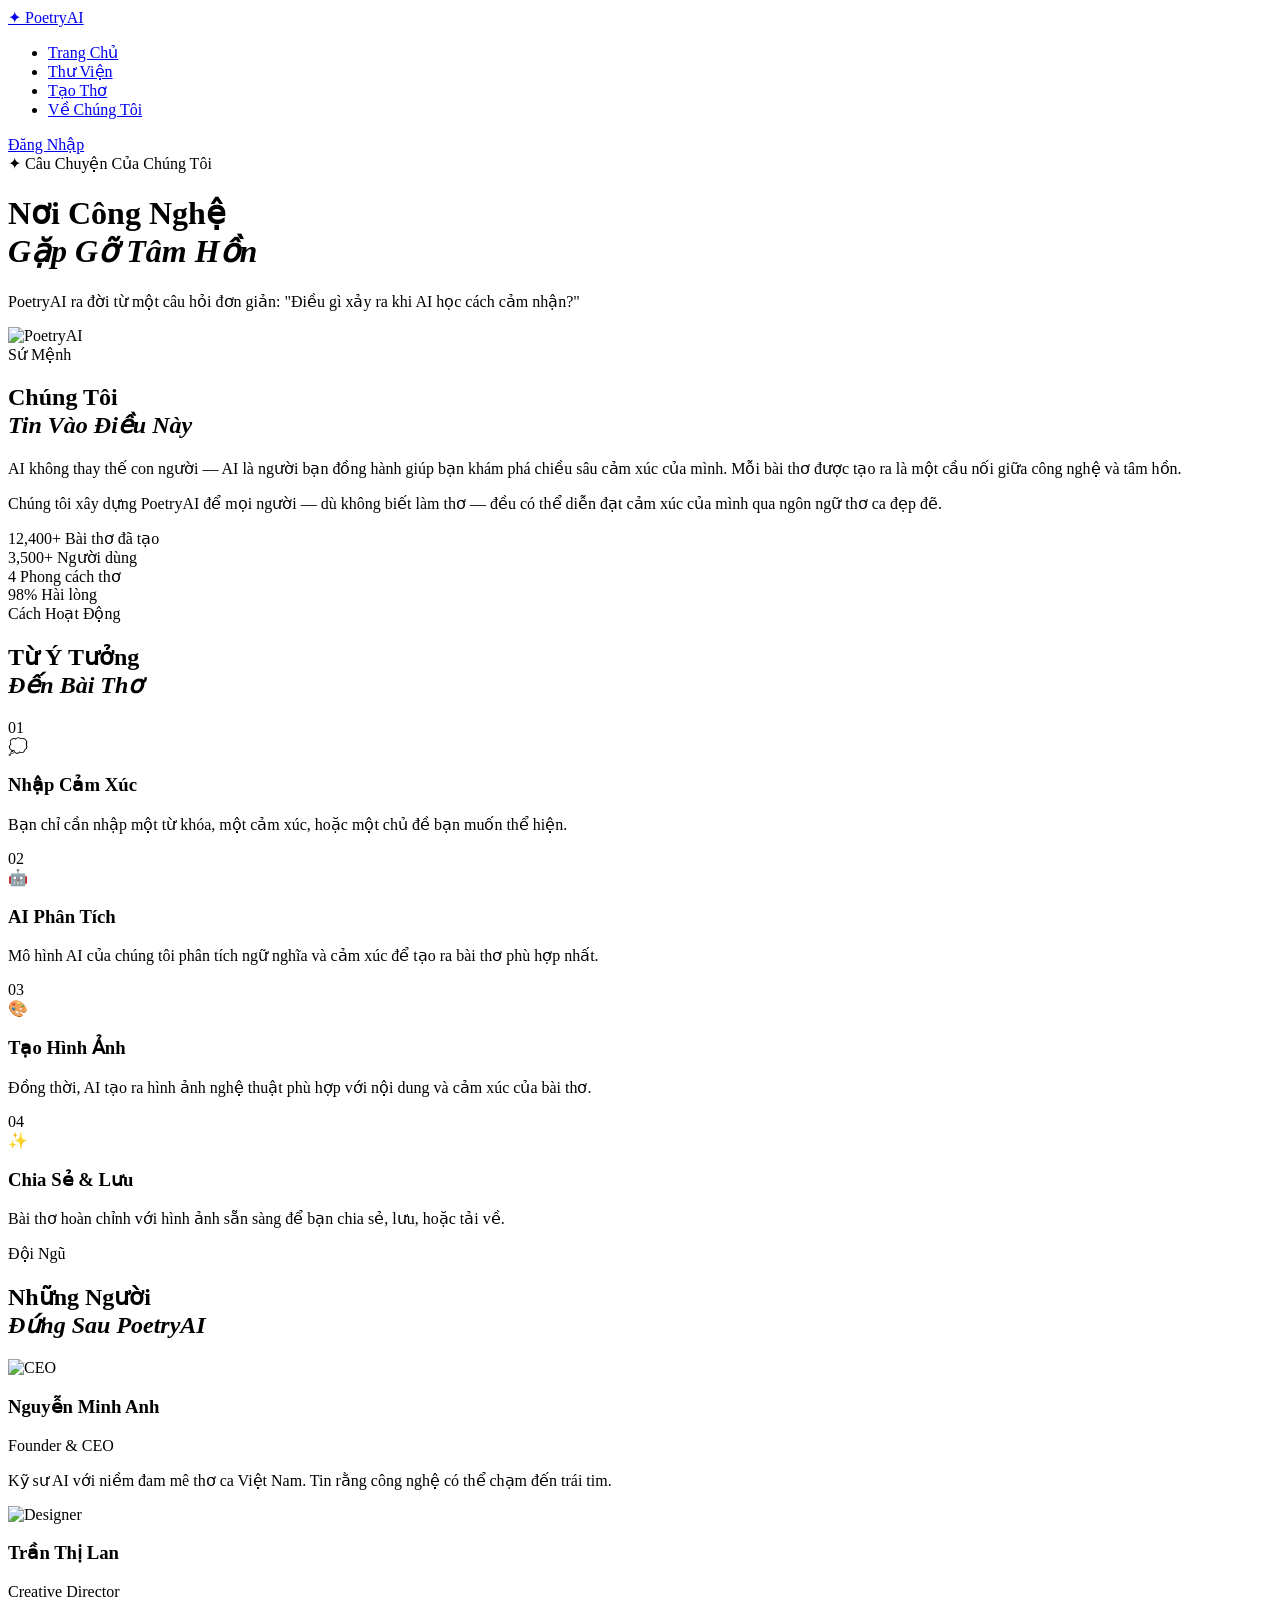
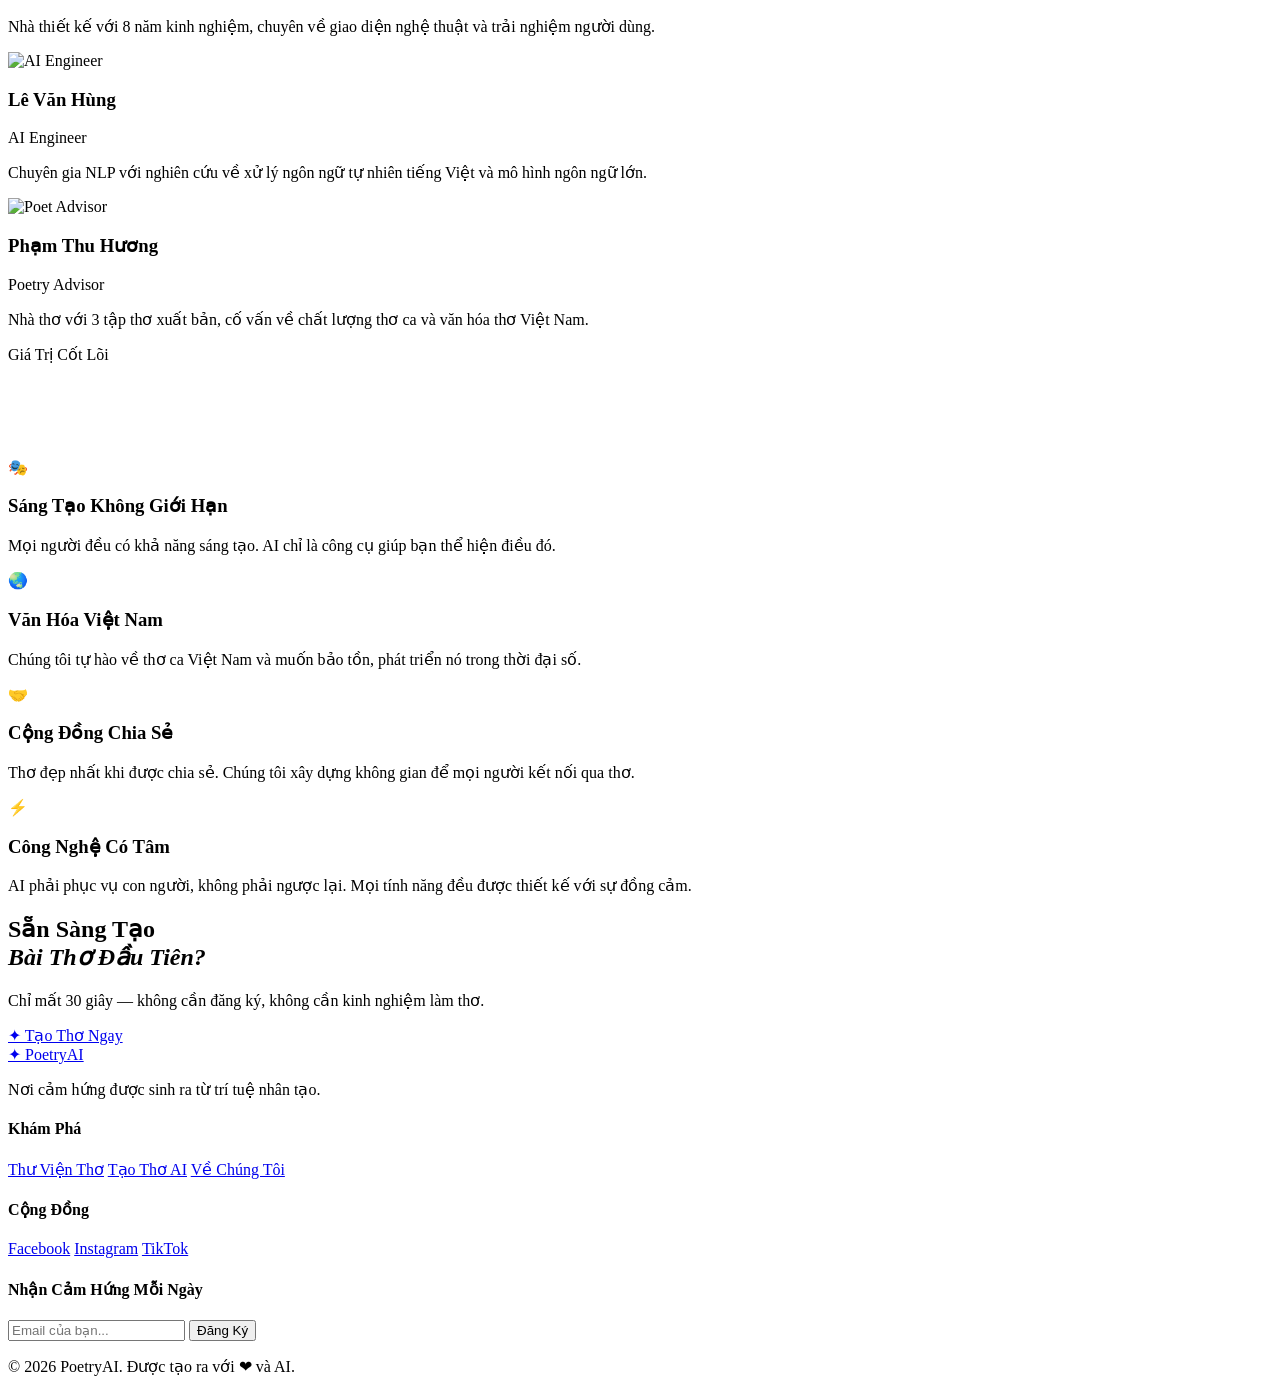
==== about.html @ 20d711f2 "Add files via upload" ====
<!DOCTYPE html>
<html lang="vi">
<head>
  <meta charset="UTF-8" />
  <meta name="viewport" content="width=device-width, initial-scale=1.0" />
  <title>Về Chúng Tôi — PoetryAI</title>
  <link rel="stylesheet" href="shared.css" />
  <link rel="stylesheet" href="about.css" />
  <link href="https://fonts.googleapis.com/css2?family=Playfair+Display:ital,wght@0,400;0,700;1,400&family=Inter:wght@300;400;500;600&display=swap" rel="stylesheet" />
</head>
<body>

  <nav class="nav">
    <a href="index.html" class="nav-logo">✦ PoetryAI</a>
    <ul class="nav-links">
      <li><a href="index.html">Trang Chủ</a></li>
      <li><a href="gallery.html">Thư Viện</a></li>
      <li><a href="generate.html">Tạo Thơ</a></li>
      <li><a href="about.html" class="active">Về Chúng Tôi</a></li>
    </ul>
    <a href="auth.html" class="btn-nav">Đăng Nhập</a>
  </nav>

  <!-- HERO -->
  <div class="about-hero">
    <div class="about-hero-bg"></div>
    <div class="about-hero-content">
      <span class="page-hero-tag">✦ Câu Chuyện Của Chúng Tôi</span>
      <h1>Nơi Công Nghệ<br /><em>Gặp Gỡ Tâm Hồn</em></h1>
      <p>PoetryAI ra đời từ một câu hỏi đơn giản: "Điều gì xảy ra khi AI học cách cảm nhận?"</p>
    </div>
    <div class="about-hero-img">
      <img src="https://picsum.photos/seed/about-hero-art/700/500" alt="PoetryAI" />
    </div>
  </div>

  <!-- MISSION -->
  <section class="mission">
    <div class="mission-inner">
      <div class="mission-text">
        <span class="section-tag">Sứ Mệnh</span>
        <h2>Chúng Tôi<br /><em>Tin Vào Điều Này</em></h2>
        <p>AI không thay thế con người — AI là người bạn đồng hành giúp bạn khám phá chiều sâu cảm xúc của mình. Mỗi bài thơ được tạo ra là một cầu nối giữa công nghệ và tâm hồn.</p>
        <p>Chúng tôi xây dựng PoetryAI để mọi người — dù không biết làm thơ — đều có thể diễn đạt cảm xúc của mình qua ngôn ngữ thơ ca đẹp đẽ.</p>
      </div>
      <div class="mission-stats">
        <div class="m-stat">
          <span class="m-num">12,400+</span>
          <span class="m-label">Bài thơ đã tạo</span>
        </div>
        <div class="m-stat">
          <span class="m-num">3,500+</span>
          <span class="m-label">Người dùng</span>
        </div>
        <div class="m-stat">
          <span class="m-num">4</span>
          <span class="m-label">Phong cách thơ</span>
        </div>
        <div class="m-stat">
          <span class="m-num">98%</span>
          <span class="m-label">Hài lòng</span>
        </div>
      </div>
    </div>
  </section>

  <!-- HOW IT WORKS -->
  <section class="how-it-works">
    <div class="section-header">
      <span class="section-tag">Cách Hoạt Động</span>
      <h2>Từ Ý Tưởng<br /><em>Đến Bài Thơ</em></h2>
    </div>
    <div class="steps-grid">
      <div class="step-card">
        <div class="step-num">01</div>
        <div class="step-icon">💭</div>
        <h3>Nhập Cảm Xúc</h3>
        <p>Bạn chỉ cần nhập một từ khóa, một cảm xúc, hoặc một chủ đề bạn muốn thể hiện.</p>
      </div>
      <div class="step-card">
        <div class="step-num">02</div>
        <div class="step-icon">🤖</div>
        <h3>AI Phân Tích</h3>
        <p>Mô hình AI của chúng tôi phân tích ngữ nghĩa và cảm xúc để tạo ra bài thơ phù hợp nhất.</p>
      </div>
      <div class="step-card">
        <div class="step-num">03</div>
        <div class="step-icon">🎨</div>
        <h3>Tạo Hình Ảnh</h3>
        <p>Đồng thời, AI tạo ra hình ảnh nghệ thuật phù hợp với nội dung và cảm xúc của bài thơ.</p>
      </div>
      <div class="step-card">
        <div class="step-num">04</div>
        <div class="step-icon">✨</div>
        <h3>Chia Sẻ & Lưu</h3>
        <p>Bài thơ hoàn chỉnh với hình ảnh sẵn sàng để bạn chia sẻ, lưu, hoặc tải về.</p>
      </div>
    </div>
  </section>

  <!-- TEAM -->
  <section class="team">
    <div class="section-header">
      <span class="section-tag">Đội Ngũ</span>
      <h2>Những Người<br /><em>Đứng Sau PoetryAI</em></h2>
    </div>
    <div class="team-grid">
      <div class="team-card">
        <img src="https://picsum.photos/seed/team-ceo/300/300" alt="CEO" />
        <h3>Nguyễn Minh Anh</h3>
        <span>Founder & CEO</span>
        <p>Kỹ sư AI với niềm đam mê thơ ca Việt Nam. Tin rằng công nghệ có thể chạm đến trái tim.</p>
      </div>
      <div class="team-card">
        <img src="https://picsum.photos/seed/team-design/300/300" alt="Designer" />
        <h3>Trần Thị Lan</h3>
        <span>Creative Director</span>
        <p>Nhà thiết kế với 8 năm kinh nghiệm, chuyên về giao diện nghệ thuật và trải nghiệm người dùng.</p>
      </div>
      <div class="team-card">
        <img src="https://picsum.photos/seed/team-ai/300/300" alt="AI Engineer" />
        <h3>Lê Văn Hùng</h3>
        <span>AI Engineer</span>
        <p>Chuyên gia NLP với nghiên cứu về xử lý ngôn ngữ tự nhiên tiếng Việt và mô hình ngôn ngữ lớn.</p>
      </div>
      <div class="team-card">
        <img src="https://picsum.photos/seed/team-poet/300/300" alt="Poet Advisor" />
        <h3>Phạm Thu Hương</h3>
        <span>Poetry Advisor</span>
        <p>Nhà thơ với 3 tập thơ xuất bản, cố vấn về chất lượng thơ ca và văn hóa thơ Việt Nam.</p>
      </div>
    </div>
  </section>

  <!-- VALUES -->
  <section class="values">
    <div class="section-header light">
      <span class="section-tag" style="color:var(--gold)">Giá Trị Cốt Lõi</span>
      <h2 style="color:white">Chúng Tôi<br /><em style="color:var(--gold)">Tin Vào</em></h2>
    </div>
    <div class="values-grid">
      <div class="value-card">
        <span class="value-icon">🎭</span>
        <h3>Sáng Tạo Không Giới Hạn</h3>
        <p>Mọi người đều có khả năng sáng tạo. AI chỉ là công cụ giúp bạn thể hiện điều đó.</p>
      </div>
      <div class="value-card">
        <span class="value-icon">🌏</span>
        <h3>Văn Hóa Việt Nam</h3>
        <p>Chúng tôi tự hào về thơ ca Việt Nam và muốn bảo tồn, phát triển nó trong thời đại số.</p>
      </div>
      <div class="value-card">
        <span class="value-icon">🤝</span>
        <h3>Cộng Đồng Chia Sẻ</h3>
        <p>Thơ đẹp nhất khi được chia sẻ. Chúng tôi xây dựng không gian để mọi người kết nối qua thơ.</p>
      </div>
      <div class="value-card">
        <span class="value-icon">⚡</span>
        <h3>Công Nghệ Có Tâm</h3>
        <p>AI phải phục vụ con người, không phải ngược lại. Mọi tính năng đều được thiết kế với sự đồng cảm.</p>
      </div>
    </div>
  </section>

  <!-- CTA -->
  <section class="about-cta">
    <h2>Sẵn Sàng Tạo<br /><em>Bài Thơ Đầu Tiên?</em></h2>
    <p>Chỉ mất 30 giây — không cần đăng ký, không cần kinh nghiệm làm thơ.</p>
    <a href="generate.html" class="btn-primary">✦ Tạo Thơ Ngay</a>
  </section>

  <footer class="footer">
    <div class="footer-inner">
      <div class="footer-brand">
        <a href="index.html" class="nav-logo">✦ PoetryAI</a>
        <p>Nơi cảm hứng được sinh ra từ trí tuệ nhân tạo.</p>
      </div>
      <div class="footer-links">
        <h4>Khám Phá</h4>
        <a href="gallery.html">Thư Viện Thơ</a>
        <a href="generate.html">Tạo Thơ AI</a>
        <a href="about.html">Về Chúng Tôi</a>
      </div>
      <div class="footer-links">
        <h4>Cộng Đồng</h4>
        <a href="#">Facebook</a>
        <a href="#">Instagram</a>
        <a href="#">TikTok</a>
      </div>
      <div class="footer-newsletter">
        <h4>Nhận Cảm Hứng Mỗi Ngày</h4>
        <div class="newsletter-form">
          <input type="email" placeholder="Email của bạn..." />
          <button onclick="subscribeNewsletter(this)">Đăng Ký</button>
        </div>
      </div>
    </div>
    <div class="footer-bottom">
      <p>© 2026 PoetryAI. Được tạo ra với ❤ và AI.</p>
    </div>
  </footer>

  <script src="poems-data.js"></script>
  <script src="app.js"></script>
</body>
</html>
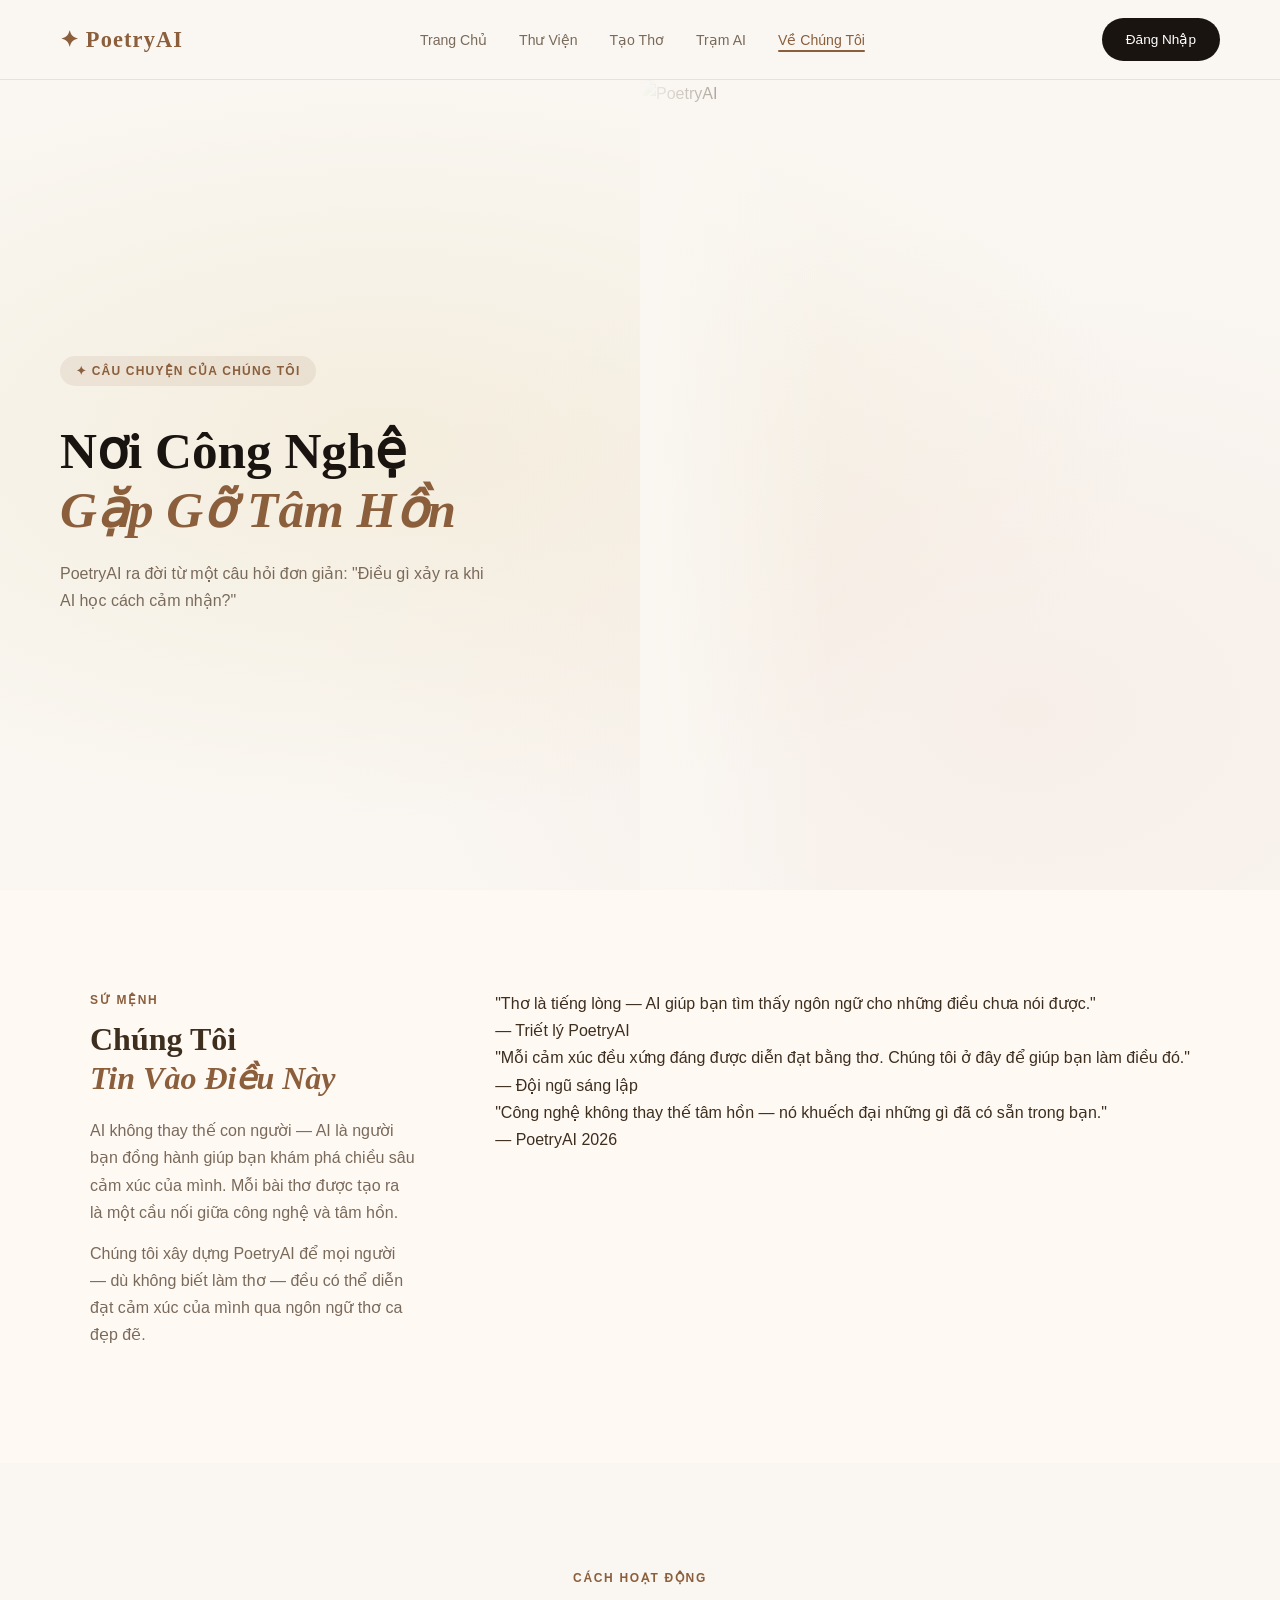
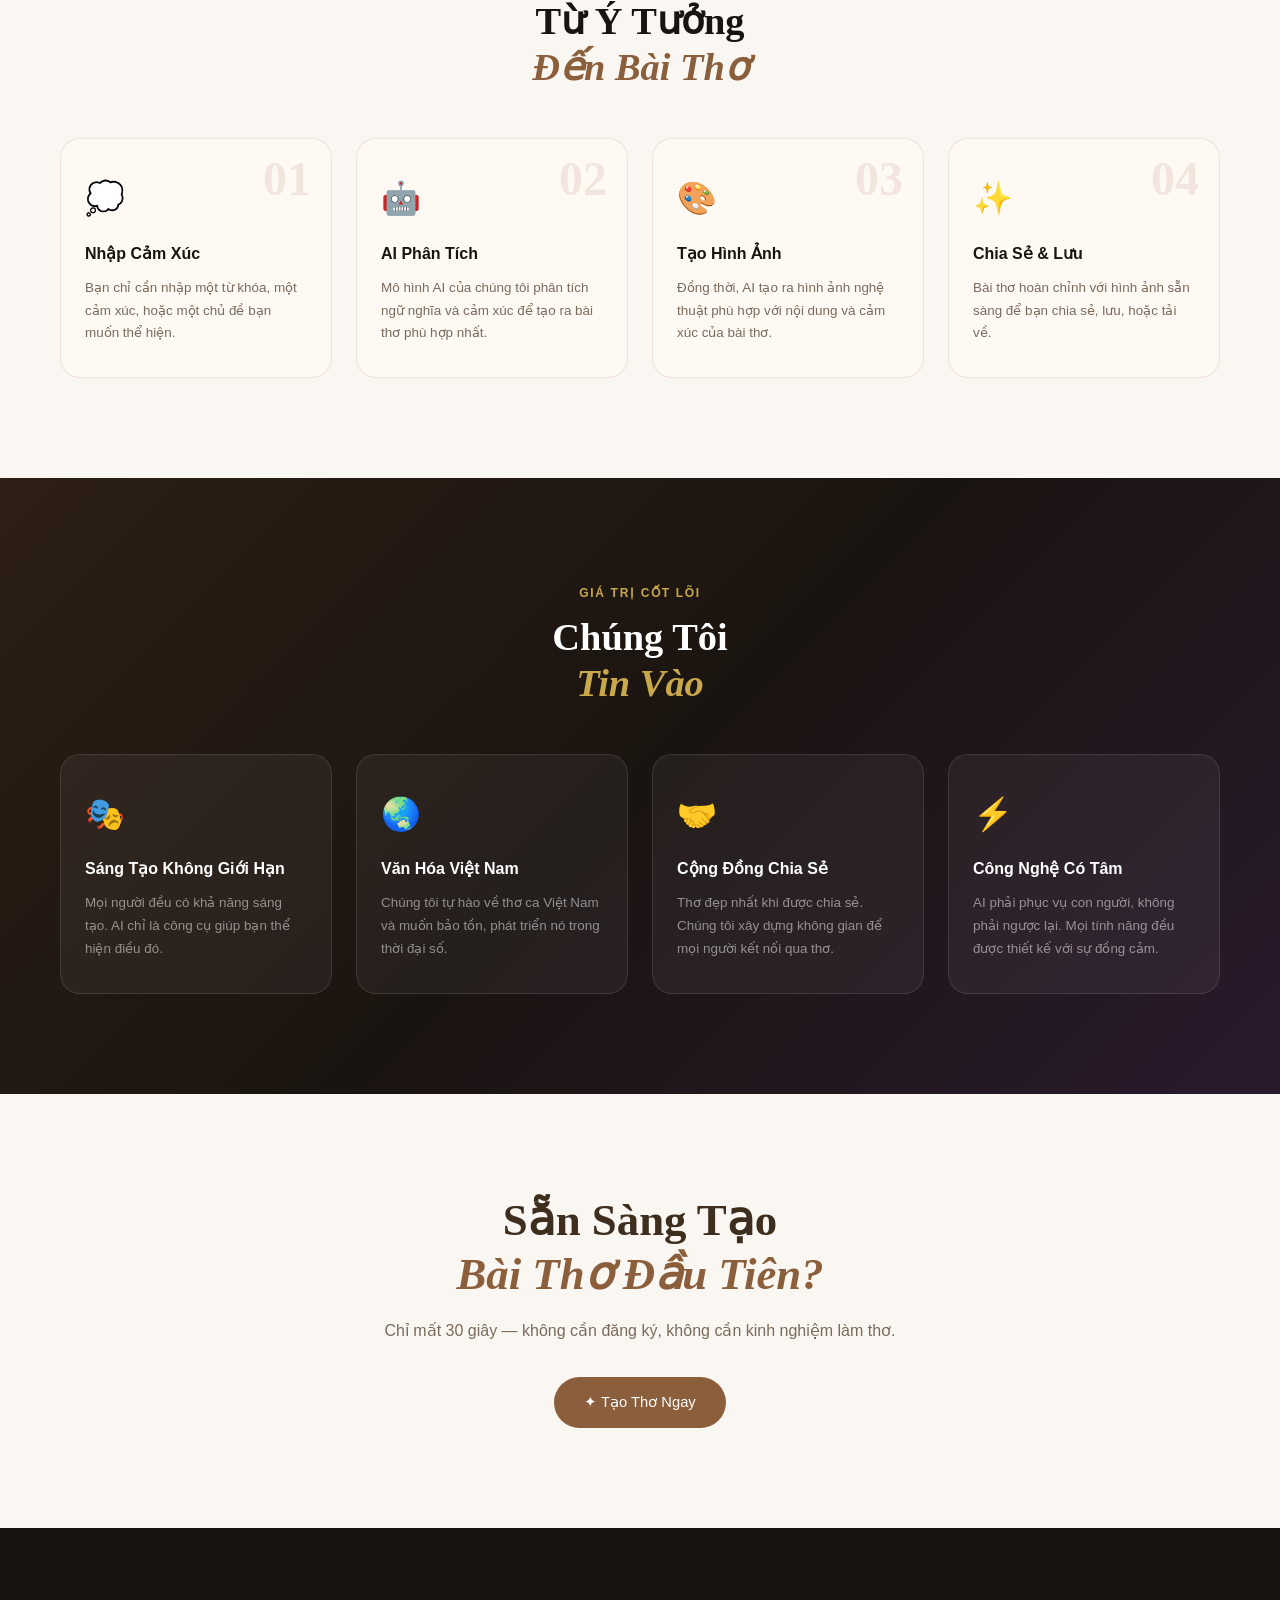
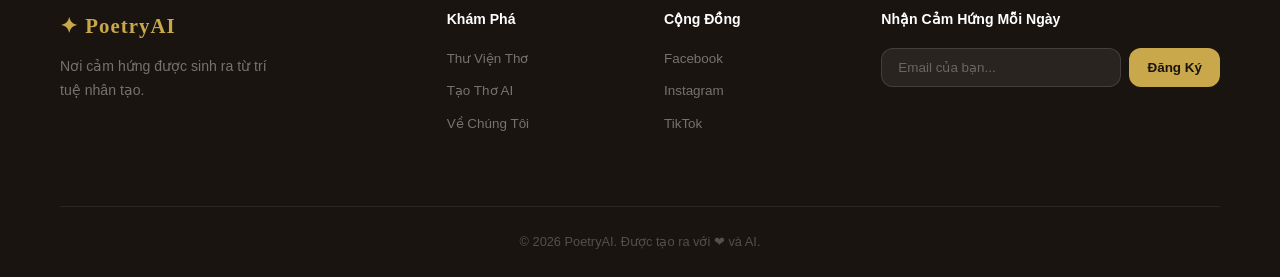
==== commit 33a2a055: "Update about.html" ====
--- a/about.html
+++ b/about.html
@@ -16,6 +16,7 @@
       <li><a href="index.html">Trang Chủ</a></li>
       <li><a href="gallery.html">Thư Viện</a></li>
       <li><a href="generate.html">Tạo Thơ</a></li>
+      <li><a href="guide.html">Trạm AI</a></li>
       <li><a href="about.html" class="active">Về Chúng Tôi</a></li>
     </ul>
     <a href="auth.html" class="btn-nav">Đăng Nhập</a>
@@ -43,22 +44,18 @@
         <p>AI không thay thế con người — AI là người bạn đồng hành giúp bạn khám phá chiều sâu cảm xúc của mình. Mỗi bài thơ được tạo ra là một cầu nối giữa công nghệ và tâm hồn.</p>
         <p>Chúng tôi xây dựng PoetryAI để mọi người — dù không biết làm thơ — đều có thể diễn đạt cảm xúc của mình qua ngôn ngữ thơ ca đẹp đẽ.</p>
       </div>
-      <div class="mission-stats">
-        <div class="m-stat">
-          <span class="m-num">12,400+</span>
-          <span class="m-label">Bài thơ đã tạo</span>
+      <div class="mission-quotes">
+        <div class="mq-card">
+          <p>"Thơ là tiếng lòng — AI giúp bạn tìm thấy ngôn ngữ cho những điều chưa nói được."</p>
+          <span>— Triết lý PoetryAI</span>
         </div>
-        <div class="m-stat">
-          <span class="m-num">3,500+</span>
-          <span class="m-label">Người dùng</span>
+        <div class="mq-card mq-card--dark">
+          <p>"Mỗi cảm xúc đều xứng đáng được diễn đạt bằng thơ. Chúng tôi ở đây để giúp bạn làm điều đó."</p>
+          <span>— Đội ngũ sáng lập</span>
         </div>
-        <div class="m-stat">
-          <span class="m-num">4</span>
-          <span class="m-label">Phong cách thơ</span>
-        </div>
-        <div class="m-stat">
-          <span class="m-num">98%</span>
-          <span class="m-label">Hài lòng</span>
+        <div class="mq-card">
+          <p>"Công nghệ không thay thế tâm hồn — nó khuếch đại những gì đã có sẵn trong bạn."</p>
+          <span>— PoetryAI 2026</span>
         </div>
       </div>
     </div>
@@ -98,39 +95,7 @@
     </div>
   </section>
 
-  <!-- TEAM -->
-  <section class="team">
-    <div class="section-header">
-      <span class="section-tag">Đội Ngũ</span>
-      <h2>Những Người<br /><em>Đứng Sau PoetryAI</em></h2>
-    </div>
-    <div class="team-grid">
-      <div class="team-card">
-        <img src="https://picsum.photos/seed/team-ceo/300/300" alt="CEO" />
-        <h3>Nguyễn Minh Anh</h3>
-        <span>Founder & CEO</span>
-        <p>Kỹ sư AI với niềm đam mê thơ ca Việt Nam. Tin rằng công nghệ có thể chạm đến trái tim.</p>
-      </div>
-      <div class="team-card">
-        <img src="https://picsum.photos/seed/team-design/300/300" alt="Designer" />
-        <h3>Trần Thị Lan</h3>
-        <span>Creative Director</span>
-        <p>Nhà thiết kế với 8 năm kinh nghiệm, chuyên về giao diện nghệ thuật và trải nghiệm người dùng.</p>
-      </div>
-      <div class="team-card">
-        <img src="https://picsum.photos/seed/team-ai/300/300" alt="AI Engineer" />
-        <h3>Lê Văn Hùng</h3>
-        <span>AI Engineer</span>
-        <p>Chuyên gia NLP với nghiên cứu về xử lý ngôn ngữ tự nhiên tiếng Việt và mô hình ngôn ngữ lớn.</p>
-      </div>
-      <div class="team-card">
-        <img src="https://picsum.photos/seed/team-poet/300/300" alt="Poet Advisor" />
-        <h3>Phạm Thu Hương</h3>
-        <span>Poetry Advisor</span>
-        <p>Nhà thơ với 3 tập thơ xuất bản, cố vấn về chất lượng thơ ca và văn hóa thơ Việt Nam.</p>
-      </div>
-    </div>
-  </section>
+
 
   <!-- VALUES -->
   <section class="values">
--- a/shared.css
+++ b/shared.css
@@ -0,0 +1,215 @@
+/* ===== SHARED STYLES — dùng chung cho tất cả trang ===== */
+*, *::before, *::after { box-sizing: border-box; margin: 0; padding: 0; }
+
+:root {
+  --cream: #faf7f2;
+  --dark: #1a1410;
+  --brown: #8b5e3c;
+  --gold: #c9a84c;
+  --rose: #d4847a;
+  --purple: #7c6b9e;
+  --text: #3d2e1e;
+  --text-light: #7a6a5a;
+  --white: #ffffff;
+  --card-bg: #fff9f4;
+  --border: rgba(139,94,60,0.15);
+  --shadow: 0 20px 60px rgba(26,20,16,0.12);
+  --radius: 20px;
+  --radius-sm: 12px;
+}
+
+html { scroll-behavior: smooth; }
+body {
+  font-family: 'Inter', sans-serif;
+  background: var(--cream);
+  color: var(--text);
+  line-height: 1.7;
+  overflow-x: hidden;
+}
+em { font-family: 'Playfair Display', serif; font-style: italic; color: var(--brown); }
+
+/* ===== NAV ===== */
+.nav {
+  position: fixed; top: 0; left: 0; right: 0; z-index: 100;
+  display: flex; align-items: center; justify-content: space-between;
+  padding: 18px 60px;
+  background: rgba(250,247,242,0.9);
+  backdrop-filter: blur(20px);
+  border-bottom: 1px solid var(--border);
+  transition: box-shadow 0.3s;
+}
+.nav-logo {
+  font-family: 'Playfair Display', serif;
+  font-size: 1.4rem; font-weight: 700;
+  color: var(--brown); letter-spacing: 0.05em;
+  text-decoration: none;
+}
+.nav-links { display: flex; gap: 32px; list-style: none; }
+.nav-links a {
+  text-decoration: none; color: var(--text-light);
+  font-size: 0.88rem; font-weight: 500;
+  transition: color 0.3s; position: relative;
+}
+.nav-links a:hover, .nav-links a.active { color: var(--brown); }
+.nav-links a.active::after {
+  content: ''; position: absolute; bottom: -4px; left: 0; right: 0;
+  height: 2px; background: var(--brown); border-radius: 2px;
+}
+.btn-nav {
+  background: var(--dark); color: var(--white);
+  border: none; padding: 10px 24px;
+  border-radius: 50px; font-size: 0.85rem;
+  cursor: pointer; transition: background 0.3s;
+  text-decoration: none; display: inline-block;
+}
+.btn-nav:hover { background: var(--brown); }
+
+/* ===== BUTTONS ===== */
+.btn-primary {
+  background: var(--brown); color: var(--white);
+  padding: 13px 30px; border-radius: 50px;
+  text-decoration: none; font-weight: 500;
+  font-size: 0.92rem; transition: all 0.3s;
+  display: inline-block; border: none; cursor: pointer;
+}
+.btn-primary:hover { background: var(--dark); transform: translateY(-2px); box-shadow: 0 8px 24px rgba(139,94,60,0.3); }
+
+.btn-ghost {
+  background: transparent; color: var(--text);
+  padding: 13px 30px; border-radius: 50px;
+  text-decoration: none; font-weight: 500;
+  font-size: 0.92rem; border: 1.5px solid var(--border);
+  transition: all 0.3s; display: inline-block;
+}
+.btn-ghost:hover { border-color: var(--brown); color: var(--brown); }
+
+.btn-outline {
+  padding: 12px 36px; border-radius: 50px;
+  border: 1.5px solid var(--brown); color: var(--brown);
+  background: transparent; font-size: 0.9rem;
+  cursor: pointer; transition: all 0.3s;
+}
+.btn-outline:hover { background: var(--brown); color: var(--white); }
+
+/* ===== SECTION HEADER ===== */
+.section-header { text-align: center; margin-bottom: 48px; }
+.section-header.light h2 { color: var(--white); }
+.section-header.light p { color: rgba(255,255,255,0.65); max-width: 500px; margin: 12px auto 0; }
+.section-tag {
+  display: inline-block; color: var(--brown);
+  font-size: 0.75rem; font-weight: 600;
+  letter-spacing: 0.14em; text-transform: uppercase; margin-bottom: 10px;
+}
+.section-header h2 {
+  font-family: 'Playfair Display', serif;
+  font-size: clamp(1.8rem, 3vw, 2.8rem);
+  line-height: 1.2; color: var(--dark);
+}
+
+/* ===== PAGE HERO (dùng cho các trang phụ) ===== */
+.page-hero {
+  padding: 140px 60px 80px;
+  text-align: center;
+  background: linear-gradient(160deg, var(--cream) 0%, #f0e8dc 100%);
+  position: relative; overflow: hidden;
+}
+.page-hero::before {
+  content: '';
+  position: absolute; inset: 0;
+  background: radial-gradient(ellipse at 50% 0%, rgba(201,168,76,0.15) 0%, transparent 60%);
+}
+.page-hero-tag {
+  display: inline-block;
+  background: rgba(139,94,60,0.1); color: var(--brown);
+  padding: 5px 16px; border-radius: 50px;
+  font-size: 0.75rem; font-weight: 600;
+  letter-spacing: 0.1em; text-transform: uppercase;
+  margin-bottom: 20px;
+}
+.page-hero h1 {
+  font-family: 'Playfair Display', serif;
+  font-size: clamp(2.4rem, 4vw, 4rem);
+  line-height: 1.15; color: var(--dark);
+  margin-bottom: 16px; position: relative;
+}
+.page-hero p {
+  color: var(--text-light); font-size: 1rem;
+  max-width: 520px; margin: 0 auto 32px;
+  position: relative;
+}
+
+/* ===== FOOTER ===== */
+.footer { background: var(--dark); padding: 80px 60px 0; }
+.footer-inner {
+  display: grid; grid-template-columns: 2fr 1fr 1fr 2fr;
+  gap: 48px; padding-bottom: 60px;
+  border-bottom: 1px solid rgba(255,255,255,0.08);
+}
+.footer-brand .nav-logo { color: var(--gold); display: block; margin-bottom: 12px; font-size: 1.3rem; }
+.footer-brand p { color: rgba(255,255,255,0.4); font-size: 0.88rem; max-width: 220px; }
+.footer-links h4 { color: var(--white); font-size: 0.88rem; margin-bottom: 16px; }
+.footer-links a {
+  display: block; color: rgba(255,255,255,0.4);
+  text-decoration: none; font-size: 0.84rem;
+  margin-bottom: 10px; transition: color 0.3s;
+}
+.footer-links a:hover { color: var(--gold); }
+.footer-newsletter h4 { color: var(--white); font-size: 0.88rem; margin-bottom: 16px; }
+.newsletter-form { display: flex; gap: 8px; }
+.newsletter-form input {
+  flex: 1; padding: 11px 16px;
+  background: rgba(255,255,255,0.07);
+  border: 1px solid rgba(255,255,255,0.12);
+  border-radius: var(--radius-sm);
+  color: var(--white); font-size: 0.84rem; outline: none;
+}
+.newsletter-form input::placeholder { color: rgba(255,255,255,0.3); }
+.newsletter-form button {
+  padding: 11px 18px; background: var(--gold);
+  color: var(--dark); border: none;
+  border-radius: var(--radius-sm);
+  font-weight: 600; font-size: 0.84rem;
+  cursor: pointer; transition: background 0.3s; white-space: nowrap;
+}
+.newsletter-form button:hover { background: var(--brown); color: var(--white); }
+.footer-bottom {
+  padding: 24px 0; text-align: center;
+  color: rgba(255,255,255,0.25); font-size: 0.8rem;
+}
+
+/* ===== PAGE TRANSITION ===== */
+body {
+  animation: pageFadeIn 0.4s ease;
+}
+@keyframes pageFadeIn {
+  from { opacity: 0; transform: translateY(8px); }
+  to   { opacity: 1; transform: translateY(0); }
+}
+/* links tự navigate bình thường, transition xử lý bằng JS */
+
+/* ===== TOAST ===== */
+.toast {
+  position: fixed; bottom: 32px; left: 50%; transform: translateX(-50%);
+  background: var(--dark); color: var(--white); padding: 12px 24px;
+  border-radius: 50px; font-size: 0.88rem; z-index: 9999;
+  box-shadow: 0 8px 24px rgba(0,0,0,0.3);
+  animation: fadeUp 0.3s ease;
+}
+@keyframes fadeUp {
+  from { opacity: 0; transform: translateX(-50%) translateY(10px); }
+  to   { opacity: 1; transform: translateX(-50%) translateY(0); }
+}
+@keyframes float {
+  0%, 100% { transform: translateY(0); }
+  50% { transform: translateY(-12px); }
+}
+.floating { animation: float 5s ease-in-out infinite; }
+
+/* ===== RESPONSIVE NAV ===== */
+@media (max-width: 768px) {
+  .nav { padding: 14px 20px; }
+  .nav-links { display: none; }
+  .page-hero { padding: 110px 20px 60px; }
+  .footer { padding: 60px 20px 0; }
+  .footer-inner { grid-template-columns: 1fr; gap: 28px; }
+}
--- a/about.css
+++ b/about.css
@@ -0,0 +1,154 @@
+/* ===== ABOUT PAGE ===== */
+
+/* HERO */
+.about-hero {
+  min-height: 90vh; padding-top: 80px;
+  display: flex; align-items: center;
+  position: relative; overflow: hidden;
+  gap: 0;
+}
+.about-hero-bg {
+  position: absolute; inset: 0;
+  background: radial-gradient(ellipse at 30% 50%, rgba(201,168,76,0.12) 0%, transparent 60%),
+              radial-gradient(ellipse at 80% 80%, rgba(212,132,122,0.08) 0%, transparent 50%);
+}
+.about-hero-content {
+  flex: 1; padding: 80px 60px;
+  position: relative; z-index: 1;
+}
+.about-hero-content h1 {
+  font-family: 'Playfair Display', serif;
+  font-size: clamp(2.4rem, 4vw, 4rem);
+  line-height: 1.15; color: var(--dark);
+  margin: 16px 0 20px;
+}
+.about-hero-content p { color: var(--text-light); font-size: 1rem; max-width: 440px; }
+.about-hero-img {
+  flex: 0 0 50%; position: relative; z-index: 1;
+  height: 90vh; overflow: hidden;
+}
+.about-hero-img img { width: 100%; height: 100%; object-fit: cover; display: block; }
+.about-hero-img::before {
+  content: ''; position: absolute; inset: 0; z-index: 1;
+  background: linear-gradient(to right, var(--cream) 0%, transparent 30%);
+}
+
+/* MISSION */
+.mission { padding: 100px 60px; background: var(--card-bg); }
+.mission-inner { display: flex; align-items: flex-start; gap: 80px; max-width: 1100px; margin: 0 auto; }
+.mission-text { flex: 1; }
+.mission-text .section-tag { display: block; margin-bottom: 10px; }
+.mission-text h2 {
+  font-family: 'Playfair Display', serif;
+  font-size: clamp(1.8rem, 2.5vw, 2.4rem);
+  line-height: 1.2; margin-bottom: 20px;
+}
+.mission-text p { color: var(--text-light); margin-bottom: 14px; max-width: 480px; }
+.mission-stats {
+  flex: 0 0 auto; display: grid;
+  grid-template-columns: 1fr 1fr; gap: 24px;
+}
+.m-stat {
+  background: var(--white); border-radius: var(--radius);
+  padding: 28px 24px; text-align: center;
+  box-shadow: 0 4px 20px rgba(26,20,16,0.07);
+}
+.m-num {
+  display: block;
+  font-family: 'Playfair Display', serif;
+  font-size: 2.2rem; font-weight: 700; color: var(--brown);
+}
+.m-label { color: var(--text-light); font-size: 0.82rem; margin-top: 4px; display: block; }
+
+/* HOW IT WORKS */
+.how-it-works { padding: 100px 60px; }
+.steps-grid { display: grid; grid-template-columns: repeat(4, 1fr); gap: 24px; }
+.step-card {
+  background: var(--card-bg); border-radius: var(--radius);
+  padding: 32px 24px; position: relative;
+  border: 1px solid var(--border);
+  transition: transform 0.3s, box-shadow 0.3s;
+}
+.step-card:hover { transform: translateY(-5px); box-shadow: var(--shadow); }
+.step-num {
+  font-family: 'Playfair Display', serif;
+  font-size: 3rem; font-weight: 700;
+  color: rgba(139,94,60,0.12);
+  position: absolute; top: 16px; right: 20px;
+  line-height: 1;
+}
+.step-icon { font-size: 2rem; margin-bottom: 14px; display: block; }
+.step-card h3 { font-size: 1rem; font-weight: 600; color: var(--dark); margin-bottom: 10px; }
+.step-card p { font-size: 0.84rem; color: var(--text-light); line-height: 1.7; }
+
+/* TEAM */
+.team { padding: 100px 60px; background: var(--card-bg); }
+.team-grid { display: grid; grid-template-columns: repeat(4, 1fr); gap: 24px; }
+.team-card {
+  background: var(--white); border-radius: var(--radius);
+  overflow: hidden; text-align: center;
+  box-shadow: 0 4px 20px rgba(26,20,16,0.07);
+  transition: transform 0.3s;
+}
+.team-card:hover { transform: translateY(-5px); }
+.team-card img { width: 100%; height: 220px; object-fit: cover; display: block; }
+.team-card h3 {
+  font-family: 'Playfair Display', serif;
+  font-size: 1.05rem; color: var(--dark);
+  padding: 16px 16px 4px;
+}
+.team-card > span {
+  display: block; color: var(--brown);
+  font-size: 0.78rem; font-weight: 600;
+  letter-spacing: 0.06em; text-transform: uppercase;
+  padding: 0 16px 10px;
+}
+.team-card p { font-size: 0.82rem; color: var(--text-light); padding: 0 16px 20px; line-height: 1.6; }
+
+/* VALUES */
+.values {
+  padding: 100px 60px;
+  background: linear-gradient(135deg, #2d1f14 0%, #1a1410 50%, #2a1a2e 100%);
+}
+.values-grid { display: grid; grid-template-columns: repeat(4, 1fr); gap: 24px; }
+.value-card {
+  background: rgba(255,255,255,0.05);
+  border: 1px solid rgba(255,255,255,0.1);
+  border-radius: var(--radius); padding: 32px 24px;
+  transition: background 0.3s;
+}
+.value-card:hover { background: rgba(255,255,255,0.08); }
+.value-icon { font-size: 2rem; display: block; margin-bottom: 14px; }
+.value-card h3 { color: var(--white); font-size: 1rem; margin-bottom: 10px; }
+.value-card p { color: rgba(255,255,255,0.5); font-size: 0.84rem; line-height: 1.7; }
+
+/* CTA */
+.about-cta {
+  padding: 100px 60px; text-align: center;
+  background: var(--cream);
+}
+.about-cta h2 {
+  font-family: 'Playfair Display', serif;
+  font-size: clamp(2rem, 3.5vw, 3rem);
+  line-height: 1.2; margin-bottom: 16px;
+}
+.about-cta p { color: var(--text-light); margin-bottom: 32px; }
+
+@media (max-width: 1024px) {
+  .about-hero { flex-direction: column; min-height: auto; }
+  .about-hero-content { padding: 100px 32px 40px; }
+  .about-hero-img { flex: 0 0 auto; width: 100%; height: 400px; }
+  .about-hero-img::before { background: linear-gradient(to bottom, var(--cream) 0%, transparent 30%); }
+  .mission { padding: 80px 32px; }
+  .mission-inner { flex-direction: column; gap: 40px; }
+  .how-it-works, .team, .values, .about-cta { padding: 80px 32px; }
+  .steps-grid, .team-grid, .values-grid { grid-template-columns: 1fr 1fr; }
+}
+@media (max-width: 640px) {
+  .about-hero-content { padding: 90px 20px 32px; }
+  .mission, .how-it-works, .team, .values, .about-cta { padding: 60px 20px; }
+  .steps-grid { grid-template-columns: 1fr; }
+  .team-grid { grid-template-columns: 1fr 1fr; }
+  .values-grid { grid-template-columns: 1fr; }
+  .mission-stats { grid-template-columns: 1fr 1fr; }
+}
